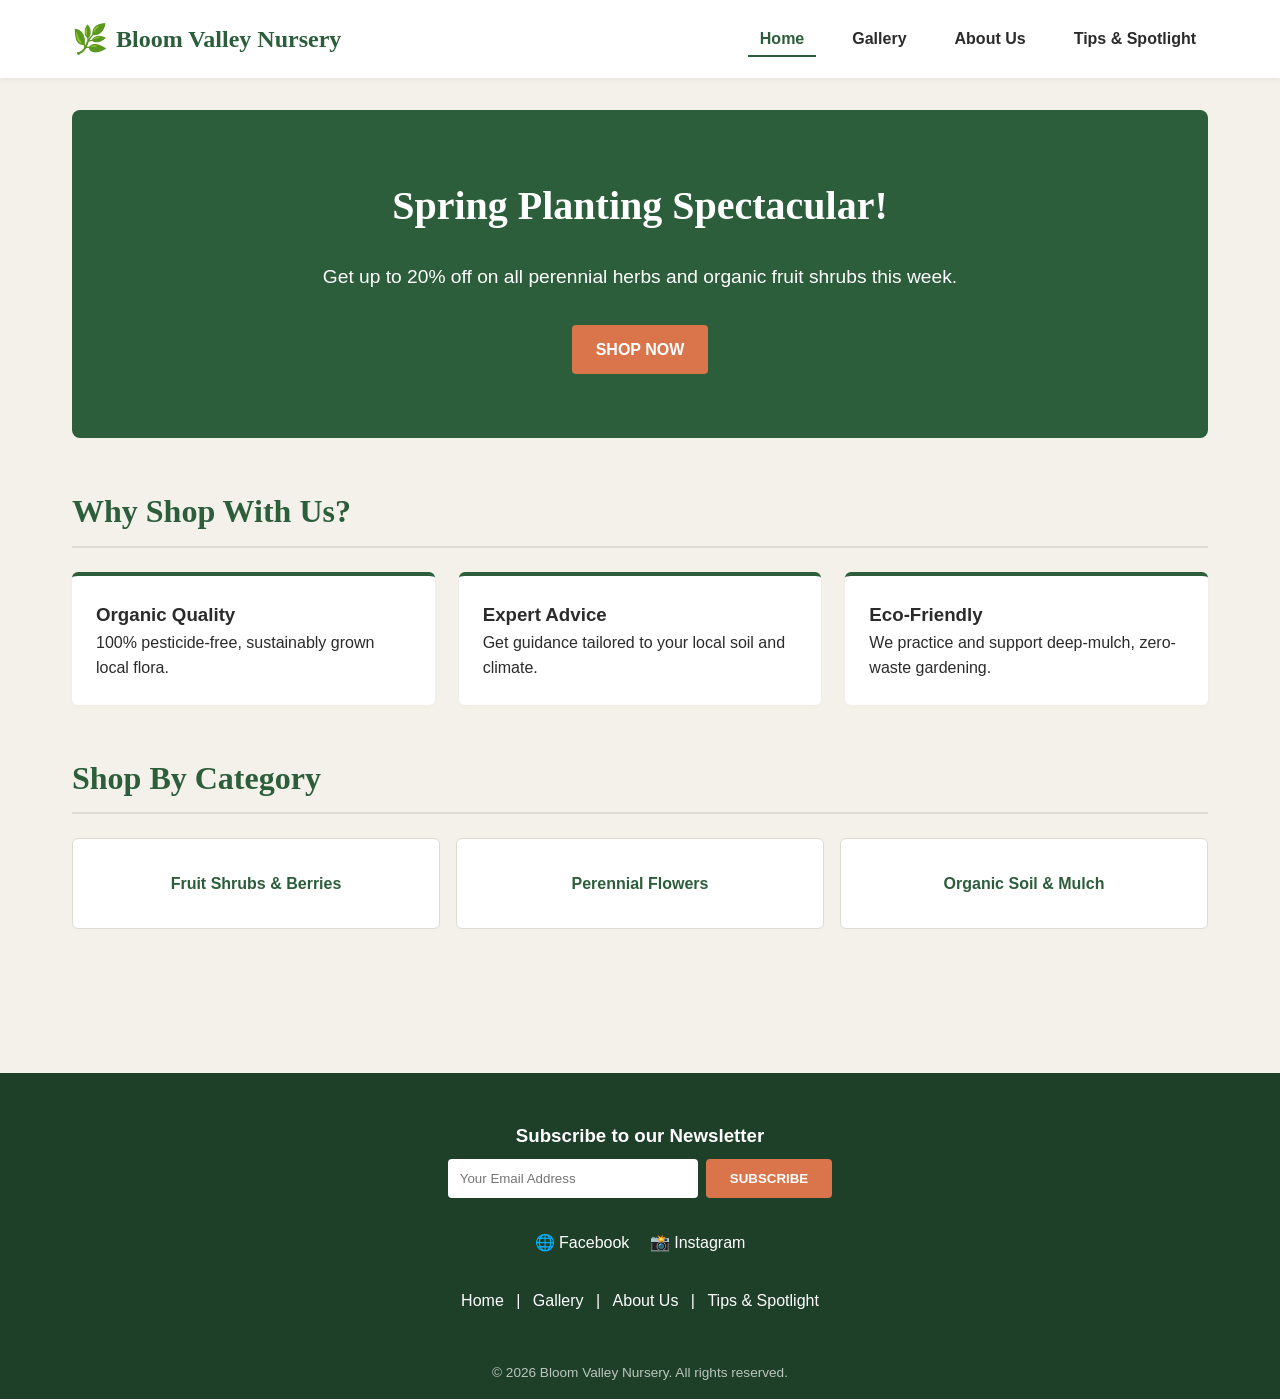
==== index.html @ f27572c5 "html,css, js mostly done" ====
<!DOCTYPE html>
<html lang="en">
<head>
    <meta charset="UTF-8">
    <meta name="viewport" content="width=device-width, initial-scale=1.0">
    <title>Bloom Valley Nursery - Home</title>
    <link rel="stylesheet" href="style.css">
</head>
<body>
    <header>
        <div class="header-container">
            <div class="logo-area">
                <!-- logo -->
                <div class="logo-placeholder">🌿</div>
                <h1>Bloom Valley Nursery</h1>
            </div>
            <button class="menu-toggle" aria-label="Toggle navigation">☰</button>
            <nav class="nav-menu">
                <ul>
                    <li><a href="index.html" class="active">Home</a></li>
                    <li><a href="gallery.html">Gallery</a></li>
                    <li><a href="about.html">About Us</a></li>
                    <li><a href="custom.html">Tips & Spotlight</a></li>
                </ul>
            </nav>
        </div>
    </header>

    <main>
        <!-- Shopping Promos / Hero Carousel Section -->
        <section class="hero-promo">
            <div class="promo-banner">
                <h2>Spring Planting Spectacular!</h2>
                <p>Get up to 20% off on all perennial herbs and organic fruit shrubs this week.</p>
                <a href="gallery.html" class="cta-button">SHOP NOW</a>
            </div>
        </section>

        <!-- Shopping Perks / Value Propositions -->
        <section class="perks-section">
            <h2>Why Shop With Us?</h2>
            <div class="perks-grid">
                <div class="perk-card">
                    <h3>Organic Quality</h3>
                    <p>100% pesticide-free, sustainably grown local flora.</p>
                </div>
                <div class="perk-card">
                    <h3>Expert Advice</h3>
                    <p>Get guidance tailored to your local soil and climate.</p>
                </div>
                <div class="perk-card">
                    <h3>Eco-Friendly</h3>
                    <p>We practice and support deep-mulch, zero-waste gardening.</p>
                </div>
            </div>
        </section>

        <!-- Product Categories Gateway -->
        <section class="categories-section">
            <h2>Shop By Category</h2>
            <div class="categories-list">
                <a href="gallery.html?cat=shrubs" class="category-item">Fruit Shrubs & Berries</a>
                <a href="gallery.html?cat=perennials" class="category-item">Perennial Flowers</a>
                <a href="gallery.html?cat=supplies" class="category-item">Organic Soil & Mulch</a>
            </div>
        </section>
    </main>

    <footer>
        <div class="footer-container">
            <div class="footer-newsletter">
                <h3>Subscribe to our Newsletter</h3>
                <form id="newsletter-form">
                    <input type="email" placeholder="Your Email Address" required aria-label="Email for newsletter">
                    <button type="submit">SUBSCRIBE</button>
                </form>
            </div>
            <div class="footer-socials">
                <a href="#" aria-label="Facebook">🌐 Facebook</a>
                <a href="#" aria-label="Instagram">📸 Instagram</a>
            </div>
            <div class="footer-links">
                <a href="index.html">Home</a> | 
                <a href="gallery.html">Gallery</a> | 
                <a href="about.html">About Us</a> | 
                <a href="custom.html">Tips & Spotlight</a>
            </div>
            <p class="copyright">&copy; 2026 Bloom Valley Nursery. All rights reserved.</p>
        </div>
    </footer>
    <script src="script.js"></script>
</body>
</html>
---- style.css ----
/* ==========================================================================
   1. GLOBAL STYLES & VARIABLES
   ========================================================================== */
:root {
    --primary-color: #2c5e3b;       /* Forest Green */
    --secondary-color: #f4f1ea;     /* Soft Beige/Sand background */
    --accent-color: #d9744b;        /* Terracotta Clay for CTAs */
    --text-color: #2b2b2b;          /* Dark Charcoal for high readability */
    --white: #ffffff;
    --light-grey: #e0dbd1;
    --font-heading: 'Playfair Display', Georgia, serif;
    --font-body: 'Open Sans', Arial, sans-serif;
    --transition-speed: 0.3s;
}

* {
    box-sizing: border-box;
    margin: 0;
    padding: 0;
}

body {
    font-family: var(--font-body);
    color: var(--text-color);
    background-color: var(--secondary-color);
    line-height: 1.6;
}

/* ==========================================================================
   2. HEADER & NAVIGATION (Persistent across pages)
   ========================================================================== */
header {
    background-color: var(--white);
    box-shadow: 0 2px 5px rgba(0,0,0,0.05);
    position: sticky;
    top: 0;
    z-index: 1000;
}

.header-container {
    display: flex;
    justify-content: space-between;
    align-items: center;
    max-width: 1200px;
    margin: 0 auto;
    padding: 1rem 2rem;
}

.logo-area {
    display: flex;
    align-items: center;
    gap: 0.5rem;
}

.logo-placeholder {
    font-size: 1.8rem;
}

header h1 {
    font-family: var(--font-heading);
    font-size: 1.5rem;
    color: var(--primary-color);
}

.menu-toggle {
    display: none;
    background: none;
    border: none;
    font-size: 1.8rem;
    color: var(--primary-color);
    cursor: pointer;
}

.nav-menu ul {
    display: flex;
    list-style: none;
    gap: 1.5rem;
}

.nav-menu a {
    text-decoration: none;
    color: var(--text-color);
    font-weight: 600;
    padding: 0.5rem 0.75rem;
    transition: color var(--transition-speed);
}

.nav-menu a:hover, 
.nav-menu a.active {
    color: var(--primary-color);
    border-bottom: 2px solid var(--primary-color);
}

/* ==========================================================================
   3. MAIN LAYOUT & COMMON COMPONENTS
   ========================================================================== */
main {
    max-width: 1200px;
    margin: 0 auto;
    padding: 2rem;
    min-height: calc(100vh - 300px);
}

section {
    margin-bottom: 3rem;
}

h2 {
    font-family: var(--font-heading);
    color: var(--primary-color);
    font-size: 2rem;
    margin-bottom: 1.5rem;
    border-bottom: 2px solid var(--light-grey);
    padding-bottom: 0.5rem;
}

.btn-primary, .cta-button, .add-to-cart-btn {
    background-color: var(--accent-color);
    color: var(--white);
    border: none;
    padding: 0.75rem 1.5rem;
    font-weight: bold;
    cursor: pointer;
    text-decoration: none;
    display: inline-block;
    border-radius: 4px;
    transition: background-color var(--transition-speed);
}

.btn-primary:hover, .cta-button:hover, .add-to-cart-btn:hover {
    background-color: #bfa33a; /* Darker tone of accent for hover states */
    filter: brightness(0.9);
}

.btn-secondary {
    background-color: transparent;
    color: var(--text-color);
    border: 2px solid var(--text-color);
    padding: 0.75rem 1.5rem;
    font-weight: bold;
    cursor: pointer;
    border-radius: 4px;
    transition: all var(--transition-speed);
}

.btn-secondary:hover {
    background-color: var(--text-color);
    color: var(--white);
}

/* ==========================================================================
   4. HOMEPAGE SPECIFIC STYLES
   ========================================================================== */
.hero-promo {
    background-color: var(--primary-color);
    color: var(--white);
    padding: 4rem 2rem;
    text-align: center;
    border-radius: 8px;
}

.hero-promo h2 {
    color: var(--white);
    border: none;
    font-size: 2.5rem;
    margin-bottom: 1rem;
    border: none;
}

.hero-promo p {
    font-size: 1.2rem;
    margin-bottom: 2rem;
}

.perks-grid {
    display: grid;
    grid-template-columns: repeat(auto-fit, minmax(280px, 1fr));
    gap: 1.5rem;
}

.perk-card {
    background-color: var(--white);
    padding: 1.5rem;
    border-radius: 6px;
    box-shadow: 0 2px 4px rgba(0,0,0,0.02);
    border-top: 4px solid var(--primary-color);
}

.categories-list {
    display: flex;
    flex-wrap: wrap;
    gap: 1rem;
}

.category-item {
    flex: 1;
    min-width: 250px;
    background-color: var(--white);
    color: var(--primary-color);
    text-decoration: none;
    font-weight: bold;
    padding: 2rem;
    text-align: center;
    border-radius: 6px;
    border: 1px solid var(--light-grey);
    transition: transform var(--transition-speed), box-shadow var(--transition-speed);
}

.category-item:hover {
    transform: translateY(-3px);
    box-shadow: 0 4px 8px rgba(0,0,0,0.05);
}

/* ==========================================================================
   5. GALLERY & MODAL SPECIFIC STYLES
   ========================================================================== */
.gallery-header {
    display: flex;
    justify-content: space-between;
    align-items: center;
    flex-wrap: wrap;
    gap: 1rem;
}

.cart-toggle-btn {
    background-color: var(--primary-color);
    color: var(--white);
    border: none;
    padding: 0.75rem 1.25rem;
    font-size: 1rem;
    font-weight: bold;
    cursor: pointer;
    border-radius: 4px;
}

.products-grid {
    display: grid;
    grid-template-columns: repeat(auto-fit, minmax(300px, 1fr));
    gap: 2rem;
}

.product-card {
    background-color: var(--white);
    border: 1px solid var(--light-grey);
    border-radius: 6px;
    padding: 1.5rem;
    display: flex;
    flex-direction: column;
    justify-content: space-between;
}

.product-image-container {
    width: 100%;
    height: 200px;
    overflow: hidden;
    border-radius: 4px;
    margin-bottom: 1rem;
    background-color: var(--secondary-color);
}

.product-img {
    width: 100%;
    height: 100%;
    object-fit: cover; /* This ensures images scale beautifully without distortion */
    transition: transform var(--transition-speed);
}

.product-card:hover .product-img {
    transform: scale(1.05); /* Clean micro-interaction on hover */
}

.product-card h3 {
    margin-bottom: 0.5rem;
}

.product-card .price {
    font-size: 1.25rem;
    font-weight: bold;
    color: var(--primary-color);
    margin: 1rem 0;
}

/* Modal Window Implementation */
.modal {
    display: none; /* Controlled via JS */
    position: fixed;
    z-index: 2000;
    left: 0;
    top: 0;
    width: 100%;
    height: 100%;
    background-color: rgba(0,0,0,0.5);
    align-items: center;
    justify-content: center;
}

.modal.show {
    display: flex;
}

.modal-content {
    background-color: var(--white);
    padding: 2rem;
    border-radius: 8px;
    width: 90%;
    max-width: 500px;
    position: relative;
    box-shadow: 0 4px 10px rgba(0,0,0,0.15);
}

.close-modal {
    position: absolute;
    right: 1.5rem;
    top: 1rem;
    font-size: 1.8rem;
    cursor: pointer;
}

.modal-actions {
    margin-top: 1.5rem;
    display: flex;
    justify-content: flex-end;
    gap: 1rem;
}

/* ==========================================================================
   6. ABOUT US & WEB FORM STYLES
   ========================================================================== */
table {
    width: 100%;
    border-collapse: collapse;
    background-color: var(--white);
    margin-bottom: 2rem;
    border-radius: 6px;
    overflow: hidden;
}

th, td {
    padding: 1rem;
    text-align: left;
    border-bottom: 1px solid var(--light-grey);
}

th {
    background-color: var(--primary-color);
    color: var(--white);
}

.contact-form-section form {
    background-color: var(--white);
    padding: 2rem;
    border-radius: 6px;
    border: 1px solid var(--light-grey);
}

.form-group {
    margin-bottom: 1.25rem;
}

.form-group label {
    display: block;
    font-weight: bold;
    margin-bottom: 0.5rem;
}

.form-group input[type="text"],
.form-group input[type="email"],
.form-group input[type="tel"],
.form-group textarea {
    width: 100%;
    padding: 0.75rem;
    border: 1px solid var(--light-grey);
    border-radius: 4px;
    background-color: var(--secondary-color);
    font-family: inherit;
    font-size: 1rem;
}

.form-group input:focus,
.form-group textarea:focus {
    outline: none;
    border-color: var(--primary-color);
    background-color: var(--white);
}

.checkbox-group {
    display: flex;
    align-items: center;
    gap: 0.5rem;
}

.checkbox-group input {
    width: 1.2rem;
    height: 1.2rem;
}

.form-actions {
    display: flex;
    gap: 1rem;
}

/* ==========================================================================
   7. CUSTOM PAGE SPECIFIC STYLES
   ========================================================================== */
.testimonials-grid {
    display: grid;
    grid-template-columns: repeat(auto-fit, minmax(300px, 1fr));
    gap: 1.5rem;
}

blockquote {
    background-color: var(--white);
    padding: 1.5rem;
    border-left: 5px solid var(--accent-color);
    border-radius: 0 6px 6px 0;
    font-style: italic;
}

cite {
    display: block;
    margin-top: 0.5rem;
    font-weight: bold;
    font-style: normal;
    color: var(--primary-color);
}

.events-container {
    display: flex;
    flex-direction: column;
    gap: 1rem;
}

.event-card {
    background-color: var(--white);
    padding: 1.5rem;
    border-radius: 6px;
    border: 1px solid var(--light-grey);
}

.event-date {
    display: inline-block;
    margin-top: 0.5rem;
    font-weight: bold;
    color: var(--accent-color);
}

/* ==========================================================================
   8. FOOTER SECTION
   ========================================================================== */
footer {
    background-color: #1e3f28; /* Darker variant of Forest Green for aesthetic contrast */
    color: var(--white);
    padding: 3rem 2rem 1rem 2rem;
    margin-top: 4rem;
}

.footer-container {
    max-width: 1200px;
    margin: 0 auto;
    display: flex;
    flex-direction: column;
    align-items: center;
    gap: 2rem;
    text-align: center;
}

.footer-newsletter form {
    display: flex;
    gap: 0.5rem;
    margin-top: 0.5rem;
}

.footer-newsletter input[type="email"] {
    padding: 0.75rem;
    border: none;
    border-radius: 4px;
    min-width: 250px;
}

.footer-newsletter button {
    background-color: var(--accent-color);
    color: var(--white);
    border: none;
    padding: 0.75rem 1.5rem;
    font-weight: bold;
    cursor: pointer;
    border-radius: 4px;
}

.footer-socials a, .footer-links a {
    color: var(--white);
    text-decoration: none;
    margin: 0 0.5rem;
    transition: color var(--transition-speed);
}

.footer-socials a:hover, .footer-links a:hover {
    color: var(--accent-color);
}

.copyright {
    font-size: 0.85rem;
    opacity: 0.7;
    margin-top: 1rem;
}

/* ==========================================================================
   9. RESPONSIVE WEB DESIGN (RWD) MEDIA QUERIES
   ========================================================================== */
@media (max-width: 768px) {
    .menu-toggle {
        display: block; /* Show hamburger button on mobile devices */
    }

    .nav-menu {
        display: none; /* Hidden by default on mobile, handled by JS toggle */
        width: 100%;
    }

    .nav-menu.active {
        display: block;
    }

    .header-container {
        flex-wrap: wrap;
    }

    .nav-menu ul {
        flex-direction: column;
        width: 100%;
        padding-top: 1rem;
        gap: 0;
    }

    .nav-menu li {
        width: 100%;
        text-align: center;
    }

    .nav-menu a {
        display: block;
        padding: 1rem;
        border-bottom: 1px solid var(--secondary-color);
    }
    
    .nav-menu a:hover, 
    .nav-menu a.active {
        border-bottom: 1px solid var(--primary-color);
    }}
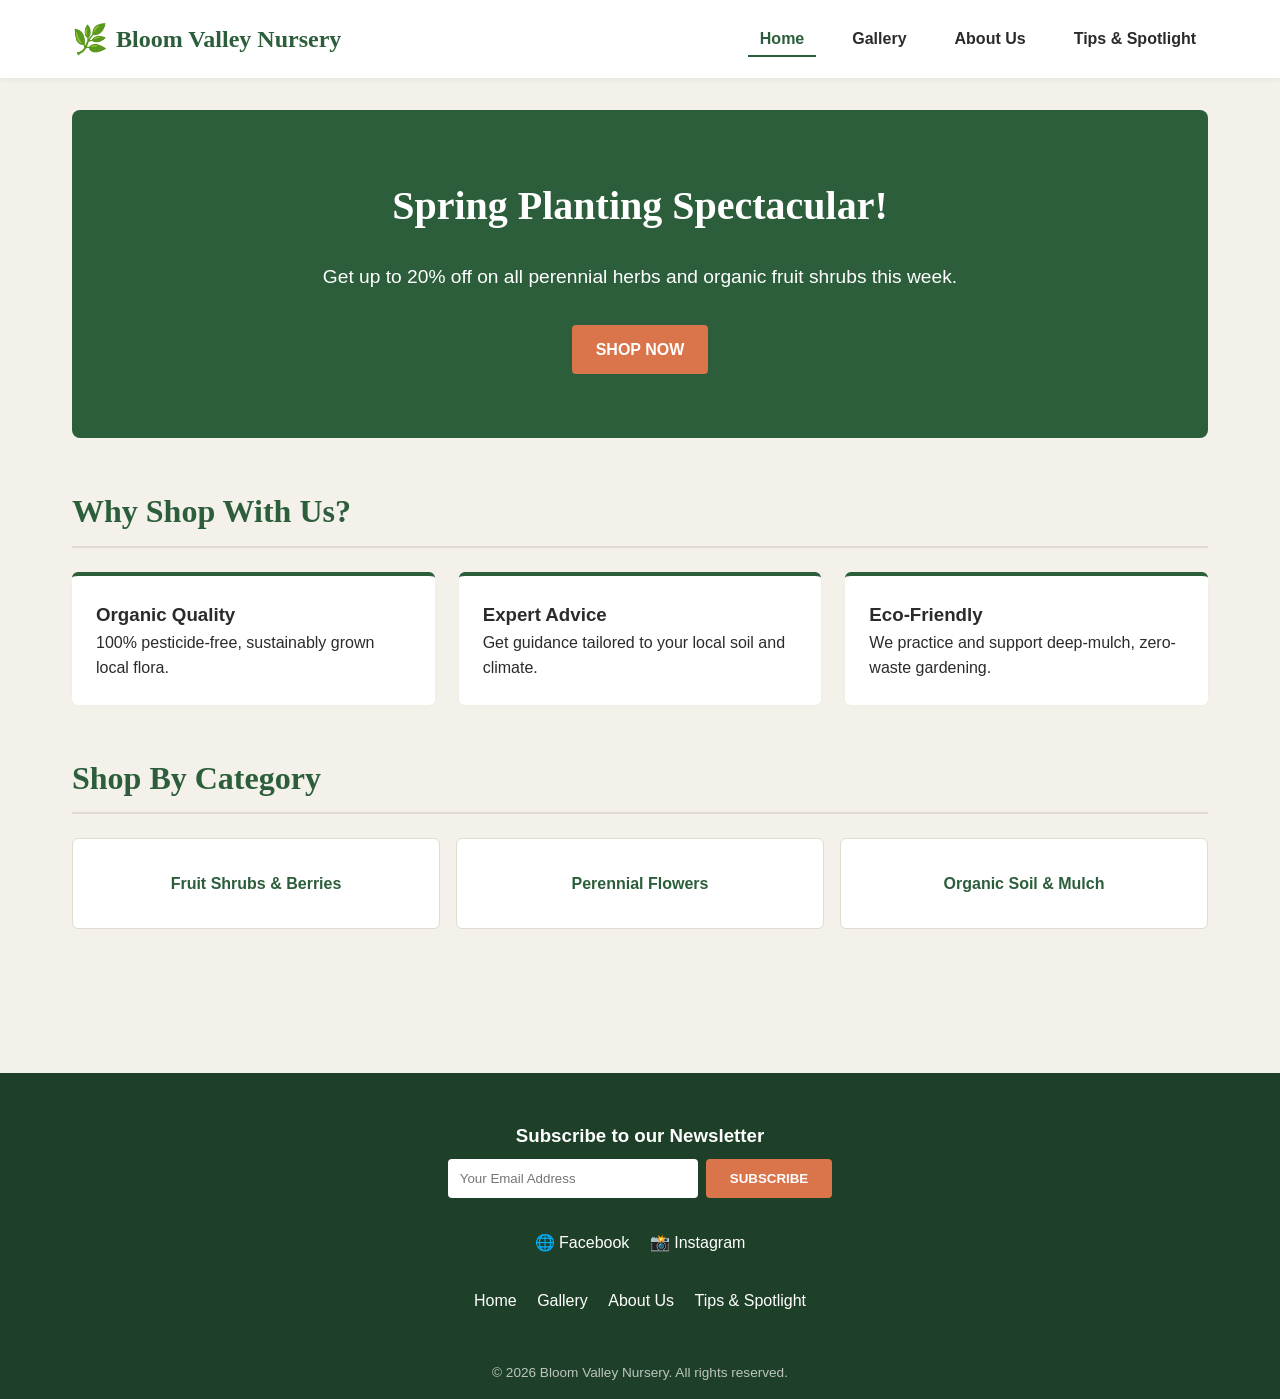
==== commit 901a6224: "Task2 done" ====
--- a/index.html
+++ b/index.html
@@ -80,9 +80,9 @@
                 <a href="#" aria-label="Instagram">📸 Instagram</a>
             </div>
             <div class="footer-links">
-                <a href="index.html">Home</a> | 
-                <a href="gallery.html">Gallery</a> | 
-                <a href="about.html">About Us</a> | 
+                <a href="index.html">Home</a>
+                <a href="gallery.html">Gallery</a>
+                <a href="about.html">About Us</a>
                 <a href="custom.html">Tips & Spotlight</a>
             </div>
             <p class="copyright">&copy; 2026 Bloom Valley Nursery. All rights reserved.</p>
--- a/style.css
+++ b/style.css
@@ -546,4 +546,4 @@
     .nav-menu a:hover, 
     .nav-menu a.active {
         border-bottom: 1px solid var(--primary-color);
-    }}+    }}
